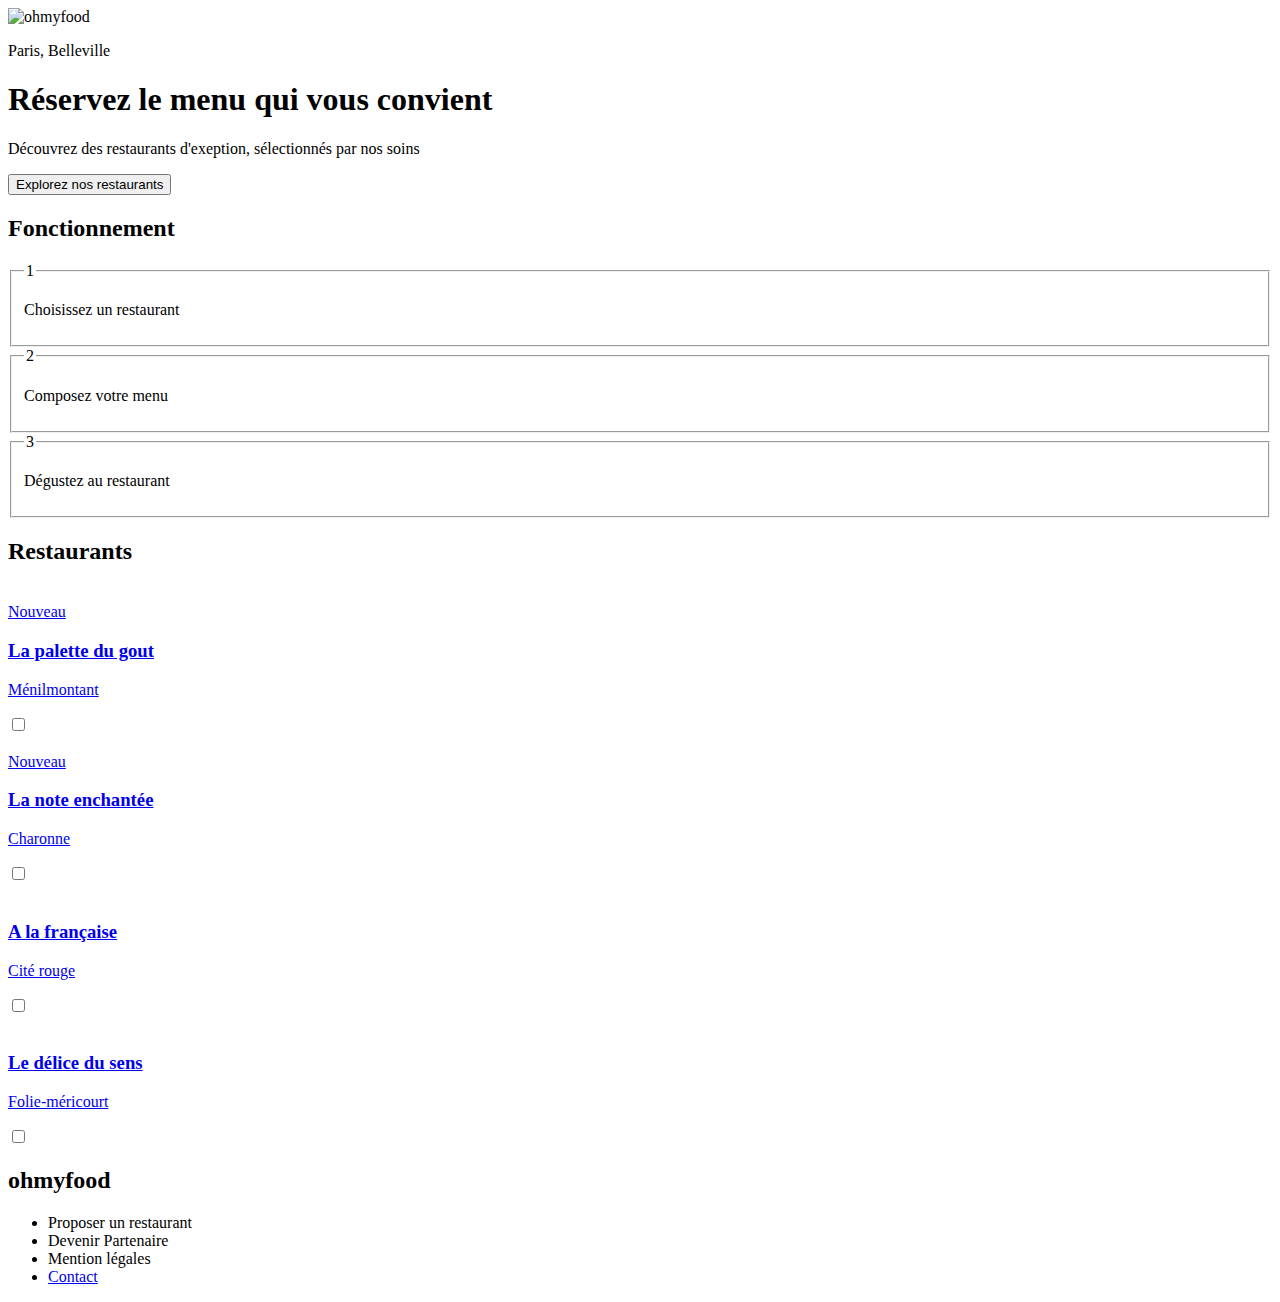
==== index.html @ c657a495 "Ajout fichier" ====
<!DOCTYPE html>
<html lang="fr">
<head>
    <meta charset="UTF-8">
    <meta name="viewport" content="width=device-width, initial-scale=1.0">
    <link href="./content/styles/style.css" rel="stylesheet">
    <title>ohmyfood</title>
    <link href="https://fonts.googleapis.com/css2?family=Raleway:wght@400;500;700&display=swap" rel="stylesheet">
    <link rel="stylesheet" href="https://cdnjs.cloudflare.com/ajax/libs/font-awesome/6.2.1/css/all.min.css"
        integrity="sha512-MV7K8+y+gLIBoVD59lQIYicR65iaqukzvf/nwasF0nqhPay5w/9lJmVM2hMDcnK1OnMGCdVK+iQrJ7lzPJQd1w=="
        crossorigin="anonymous" referrerpolicy="no-referrer" />
        <link rel="preconnect" href="https://fonts.googleapis.com">
        <link rel="preconnect" href="https://fonts.gstatic.com" crossorigin>
        <link href="https://fonts.googleapis.com/css2?family=Roboto&display=swap" rel="stylesheet">
        <link href="https://fonts.googleapis.com/css2?family=Shrikhand&display=swap" rel="stylesheet">
</head>
<body>
        <div class="loader">
            <div class="loader-circle"></div>
        </div>
    <main>
        <header>
            <nav class="navbar">
                <div class="myLogo">
                    <img class="navbar__logo" src="./content/images/logo/ohmyfood@2x.svg" alt="ohmyfood">
                </div>
                <section class="navbar__localisation">
                    <i class="fa-solid fa-location-dot"></i>
                    <p class="navbar__localisation--content">Paris, Belleville</p>
                </section>
              </nav>
            </header>

            <section class="explorer">
                <h1>Réservez le menu qui vous convient</h1>
                <p>Découvrez des restaurants d'exeption, sélectionnés par nos soins</p>
                <button class="explorer__button">Explorez nos restaurants</button>
            </section>

            <section class="fonctionnement">
                <h2>Fonctionnement</h2>
        
                <fieldset>
                    <legend>1</legend>
                    <i class="fa-solid fa-mobile-screen-button"></i><p>Choisissez un restaurant</p>
                </fieldset>
                <fieldset>
                    <legend>2</legend>
                    <i class="fa-solid fa-list-ul"></i><p>Composez votre menu</p>
                </fieldset>  
                <fieldset>
                    <legend>3</legend>
                    <i class="fa-solid fa-store"></i><p>Dégustez au restaurant</p>
                </fieldset>   
                      
            </section>

            <section class="restaurants">
                <h2>Restaurants</h2>
                <a href="./content/pages/palette.html">
                    <article class="card">
                        <img src="./content/images/restaurants/jay-wennington-N_Y88TWmGwA-unsplash.jpg" alt="">
                        <div class="new">Nouveau</div>
                        <div class="card-content">
                            <div class="card-txt">
                                <h3 class="card-title">La palette du gout</h3>
                                <p class="card-subtitle">Ménilmontant</p>
                            </div>
                            <div class="like">
                                <div class="heart-container">
                                    <input type="checkbox" id="heart1" class="heart-checkbox">
                                    <label for="heart1" class="heart-label">
                                        <i class="fa-regular fa-heart"></i>
                                        <i class="fa-solid fa-heart"></i>
                                    </label>
                                </div>

                            </div>
                        </div>
                    </article>
                </a> 
                <a href="./content/pages/enchantée.html">
                    <article class="card">
                        <img src="./content/images/restaurants/stil-u2Lp8tXIcjw-unsplash.jpg" alt="">
                        <div class="new">Nouveau</div>
                        <div class="card-content">
                            <div class="card-txt">
                                <h3 class="card-title">La note enchantée</h3>
                                <p class="card-subtitle">Charonne</p>
                            </div>
                            <div class="like">
                                <div class="heart-container">
                                    <input type="checkbox" id="heart2" class="heart-checkbox">
                                    <label for="heart2" class="heart-label">
                                        <i class="fa-regular fa-heart"></i>
                                        <i class="fa-solid fa-heart"></i>
                                    </label>
                                </div>
                            </div>
                        </div>
                    </article>
                </a>   
                <a href="./content/pages/française.html">
                    <article class="card">
                        <img src="./content/images/restaurants/toa-heftiba-DQKerTsQwi0-unsplash.jpg" alt="">
                        <div class="card-content">
                            <div class="card-txt">
                                <h3 class="card-title">A la française</h3>
                                <p class="card-subtitle">Cité rouge</p>
                            </div>
                            <div class="like">
                                <div class="heart-container">
                                    <input type="checkbox" id="heart3" class="heart-checkbox">
                                    <label for="heart3" class="heart-label">
                                        <i class="fa-regular fa-heart"></i>
                                        <i class="fa-solid fa-heart"></i>
                                    </label>
                                </div>
                            </div>
                        </div>
                    </article>
                </a>   
                <a href="./content/pages/sens.html">
                    <article class="card">
                        <img src="./content/images/restaurants/louis-hansel-shotsoflouis-qNBGVyOCY8Q-unsplash.jpg" alt="">
                        <div class="card-content">
                            <div class="card-txt">
                                <h3 class="card-title">Le délice du sens</h3>
                                <p class="card-subtitle">Folie-méricourt</p>
                            </div>
                            <div class="like">
                                <div class="heart-container">
                                    <input type="checkbox" id="heart4" class="heart-checkbox">
                                    <label for="heart4" class="heart-label">
                                        <i class="fa-regular fa-heart"></i>
                                        <i class="fa-solid fa-heart"></i>
                                    </label>
                                </div>
                            </div>
                        </div>
                    </article>
                </a>  
            </section>

            <footer>
                <h2>ohmyfood</h2>
                <ul>
                    <li><i class="fa-solid fa-utensils"></i>Proposer un restaurant</li>
                    <li><i class="fa-solid fa-handshake-angle"></i>Devenir Partenaire</li>
                    <li>Mention légales</li>
                    <li><a href="mailto:someone@example.com">Contact</a></li>
                </ul>
            </footer>
    </main>   
</body>
</html>
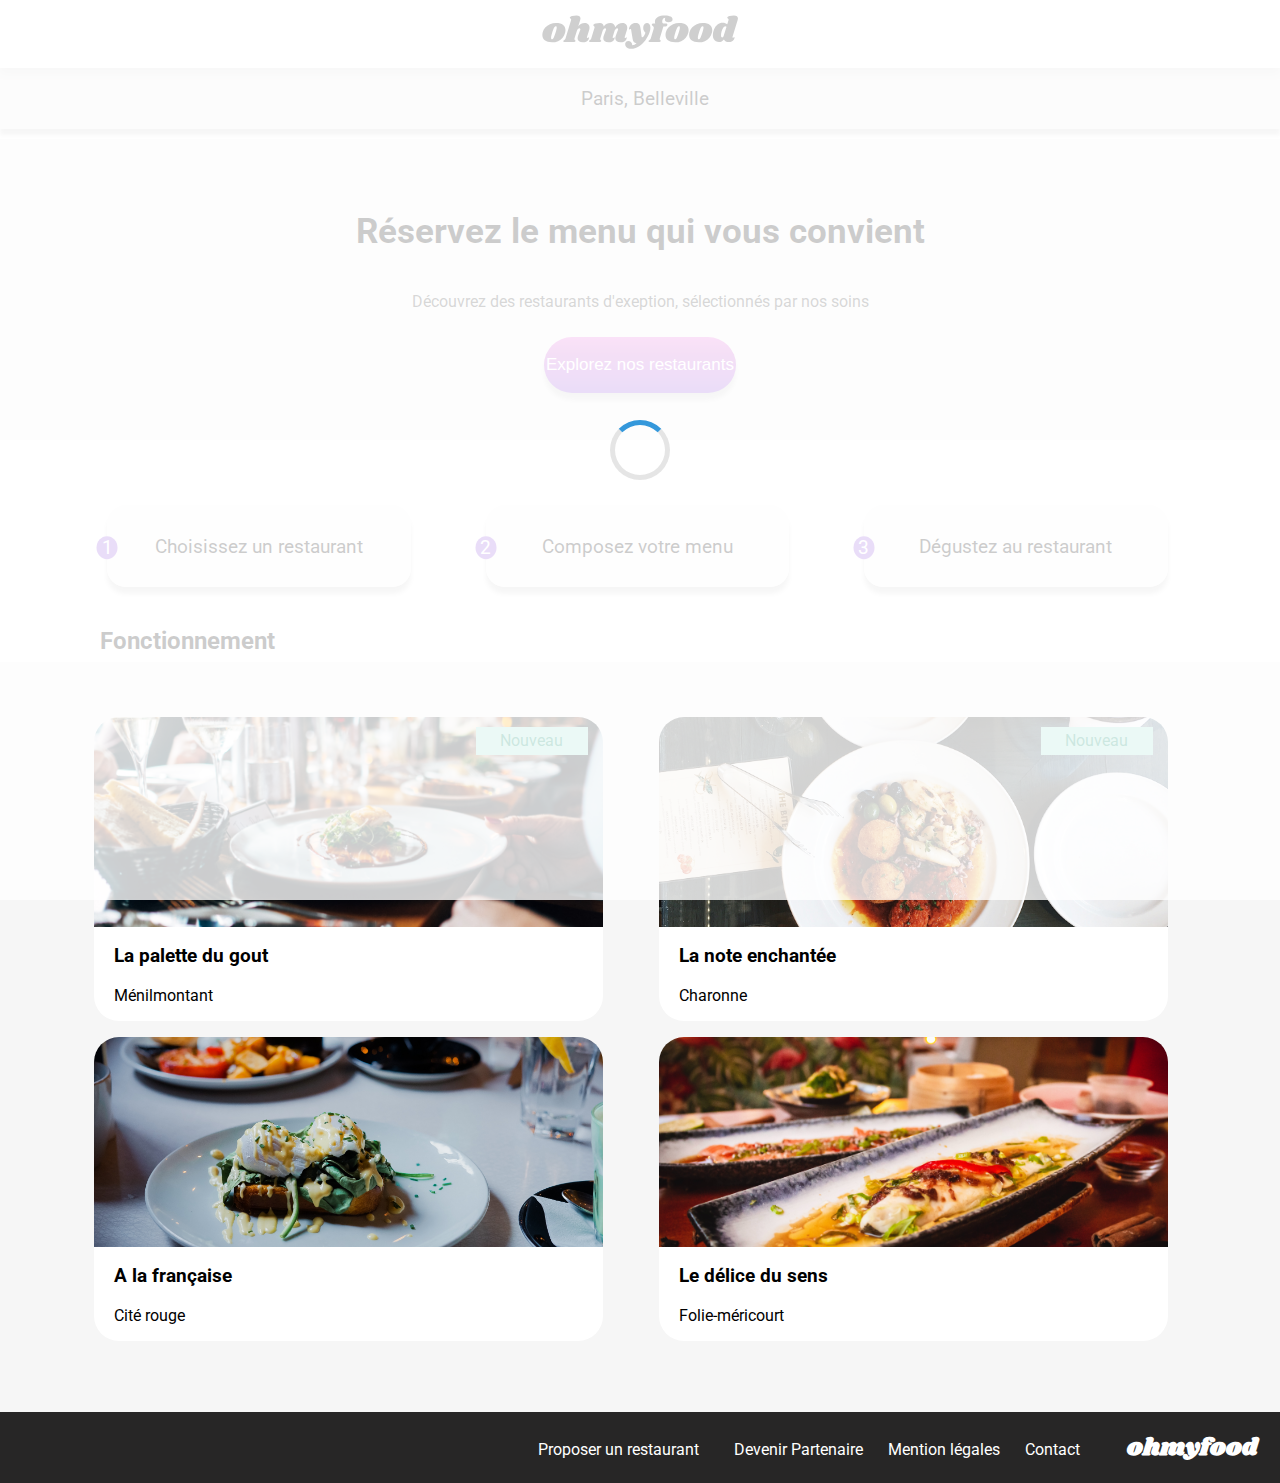
==== commit 0e455944: "Nouveaux chemins vers fichiers css" ====
--- a/index.html
+++ b/index.html
@@ -3,7 +3,7 @@
 <head>
     <meta charset="UTF-8">
     <meta name="viewport" content="width=device-width, initial-scale=1.0">
-    <link href="./content/styles/style.css" rel="stylesheet">
+    <link href="./assets/CSS/style.css" rel="stylesheet">
     <title>ohmyfood</title>
     <link href="https://fonts.googleapis.com/css2?family=Raleway:wght@400;500;700&display=swap" rel="stylesheet">
     <link rel="stylesheet" href="https://cdnjs.cloudflare.com/ajax/libs/font-awesome/6.2.1/css/all.min.css"
@@ -22,7 +22,7 @@
         <header>
             <nav class="navbar">
                 <div class="myLogo">
-                    <img class="navbar__logo" src="./content/images/logo/ohmyfood@2x.svg" alt="ohmyfood">
+                    <img class="navbar__logo" src="./assets/images/logo/ohmyfood@2x.svg" alt="ohmyfood">
                 </div>
                 <section class="navbar__localisation">
                     <i class="fa-solid fa-location-dot"></i>
@@ -79,7 +79,7 @@
                         </div>
                     </article>
                 </a> 
-                <a href="./content/pages/enchantée.html">
+                <a href="./restaurants/enchantée.html">
                     <article class="card">
                         <img src="./content/images/restaurants/stil-u2Lp8tXIcjw-unsplash.jpg" alt="">
                         <div class="new">Nouveau</div>
--- a/assets/CSS/style.css
+++ b/assets/CSS/style.css
@@ -0,0 +1,355 @@
+body {
+  margin: 0;
+  padding: 0;
+  height: 100%;
+  font-family: "Roboto", sans-serif;
+}
+
+.loader {
+  position: fixed;
+  top: 0;
+  left: 0;
+  width: 100%;
+  height: 100%;
+  background-color: rgba(255, 255, 255, 0.8);
+  display: flex;
+  justify-content: center;
+  align-items: center;
+  z-index: 9999;
+  animation: fadeOut 1s ease forwards;
+  animation-delay: 2s;
+}
+
+.loader-circle {
+  border: 5px solid rgba(0, 0, 0, 0.1);
+  border-top: 5px solid #3498db;
+  border-radius: 50%;
+  width: 50px;
+  height: 50px;
+  animation: spin 1s linear infinite;
+}
+
+@keyframes spin {
+  0% {
+    transform: rotate(0deg);
+  }
+  100% {
+    transform: rotate(360deg);
+  }
+}
+@keyframes fadeOut {
+  from {
+    opacity: 1;
+  }
+  to {
+    opacity: 0;
+    visibility: hidden;
+  }
+}
+main {
+  display: flex;
+  flex-direction: column;
+  flex: 1;
+}
+
+a {
+  text-decoration: none;
+}
+
+a[href^="mailto:"] {
+  text-decoration: none !important;
+  color: white;
+}
+
+.navbar {
+  display: flex;
+  flex-direction: column;
+  align-items: center;
+  justify-content: space-between;
+}
+.navbar__logo {
+  padding: 15px;
+}
+
+.myLogo {
+  width: 100%;
+  text-align: center;
+  box-shadow: 0 5px 10px rgba(0, 0, 0, 0.1);
+  z-index: 1;
+}
+
+.navbar__localisation {
+  display: flex;
+  flex-direction: row;
+  width: 100%;
+  align-items: center;
+  justify-content: center;
+  background-color: rgb(239, 238, 238);
+  box-shadow: 0px 6px 4px 0px lightgrey;
+  margin-bottom: 10px;
+}
+.navbar__localisation--content {
+  margin-left: 10px;
+  font-size: larger;
+}
+
+.explorer {
+  display: flex;
+  flex-direction: column;
+  justify-content: center;
+  align-items: center;
+  background-color: rgb(246, 246, 246);
+  height: 300px;
+  padding-top: 1px;
+}
+.explorer__button {
+  background-image: linear-gradient(to bottom, #e86edb, #c460cf, #b35cdc, #9356DC);
+  width: 50%;
+  border-radius: 28px;
+  border: transparent;
+  display: inline-block;
+  color: #ffffff;
+  font-size: 17px;
+  padding: 18px 1px;
+  text-decoration: none;
+  cursor: pointer;
+  box-shadow: 0px 7px 5px 0px lightgrey;
+  transition: background-color 0.5s ease, box-shadow 0.5s ease;
+}
+.explorer__button:hover {
+  background-image: linear-gradient(to bottom, #f090e0, #d570d0, #c060c0, #a350b0);
+  box-shadow: 0px 10px 15px 0px grey;
+}
+
+.explorer p {
+  color: rgb(57, 57, 57);
+  text-align: center;
+}
+
+.explorer h1 {
+  text-align: center;
+}
+
+.fonctionnement {
+  display: flex;
+  flex-direction: column;
+  justify-content: center;
+  align-items: center;
+}
+.fonctionnement fieldset {
+  border: transparent;
+  padding: 10px;
+  margin-bottom: 20px;
+  position: relative;
+  width: 85%;
+  border-radius: 19px;
+  box-shadow: 0px 7px 5px 0px lightgrey;
+  display: flex;
+  align-items: center;
+  justify-content: center;
+  position: relative;
+  font-size: larger;
+  background-color: rgb(250, 247, 247);
+}
+.fonctionnement fieldset i {
+  position: absolute;
+  left: 35px;
+  color: grey;
+}
+.fonctionnement legend {
+  position: absolute;
+  left: 0;
+  transform: translate(-50%, 5%);
+  padding: 0 5px;
+  background: white;
+  border-radius: 50%;
+  background-color: #9356DC;
+  color: white;
+}
+
+.fonctionnement h2 {
+  margin-left: 25px;
+  width: 100%;
+}
+
+.restaurants {
+  background-color: rgb(246, 246, 246);
+  display: flex;
+  flex-direction: column;
+  padding-bottom: 55px;
+}
+.restaurants img {
+  width: 100%;
+  height: 210px;
+  border-radius: 25px 25px 0 0;
+  object-fit: cover;
+}
+
+.restaurants h2 {
+  margin-left: 25px;
+}
+
+.restaurants .card {
+  width: 90%;
+  height: 300px;
+  margin-bottom: 20px;
+  display: flex;
+  flex-direction: column;
+  margin-left: 19px;
+  position: relative;
+}
+.restaurants .card .card-content {
+  background-color: white;
+  color: black;
+  padding-left: 20px;
+  border-radius: 0 0 25px 25px;
+}
+
+.card-content {
+  display: flex;
+  justify-content: space-between;
+}
+
+.heart-container {
+  display: inline-block;
+  position: relative;
+  margin-top: 32px;
+  margin-right: 25px;
+}
+
+.heart-checkbox {
+  display: none;
+}
+
+.heart-label {
+  position: relative;
+  display: inline-block;
+  width: 35px;
+  height: 35px;
+  cursor: pointer;
+}
+
+.fa-heart {
+  position: absolute;
+  top: 0;
+  left: 0;
+  font-size: 26px;
+  transition: opacity 0.3s ease;
+}
+
+.fa-regular {
+  opacity: 1;
+}
+
+.heart-label .fa-solid {
+  opacity: 0;
+  color: #9356DC;
+}
+
+.heart-checkbox:checked + .heart-label .fa-regular {
+  opacity: 0;
+}
+
+.heart-checkbox:checked + .heart-label .fa-solid {
+  opacity: 1;
+}
+
+.new {
+  display: flex;
+  align-items: center;
+  justify-content: center;
+  border: solid;
+  width: 22%;
+  height: 28px;
+  color: #008766;
+  background: #99E2D0;
+  border: none;
+  position: absolute;
+  right: 15px;
+  top: 10px;
+}
+
+footer {
+  color: white;
+  background-color: rgb(39, 38, 38);
+  display: flex;
+  flex-direction: column;
+}
+footer ul {
+  list-style: none;
+  margin: 0;
+  padding-left: 22px;
+}
+footer ul li {
+  margin-bottom: 5px;
+}
+footer ul li i {
+  margin-right: 10px;
+}
+
+.fa-utensils {
+  margin-right: 15px;
+}
+
+footer h2 {
+  font-family: "Shrikhand", sans-serif;
+  padding-left: 22px;
+}
+
+@media (min-width: 1024px) {
+  h1 {
+    font-size: 35px;
+  }
+  .explorer__button {
+    width: 15%;
+    margin-top: 10px;
+  }
+  .fonctionnement {
+    display: flex;
+    flex-direction: row;
+    justify-content: space-around;
+    align-items: center;
+    padding-top: 65px;
+    padding-bottom: 55px;
+    padding-left: 70px;
+    padding-right: 75px;
+  }
+  .fonctionnement h2 {
+    position: absolute;
+    bottom: 225px;
+    left: 75px;
+    width: 10%;
+  }
+  .fonctionnement fieldset {
+    width: 25%;
+  }
+  .restaurants {
+    display: grid;
+    grid-template-columns: 1fr 1fr;
+    padding-top: 55px;
+    padding-left: 75px;
+    padding-right: 75px;
+  }
+  .restaurants h2 {
+    position: absolute;
+    bottom: 10px;
+  }
+  footer {
+    display: flex;
+    flex-direction: row-reverse;
+    padding: 18px 22px;
+    gap: 25px;
+  }
+  footer ul {
+    display: flex;
+    flex-direction: row;
+    padding-top: 10px;
+    gap: 25px;
+  }
+  footer ul li {
+    margin-bottom: 0;
+  }
+  footer h2 {
+    margin: 0;
+  }
+}/*# sourceMappingURL=style.css.map */